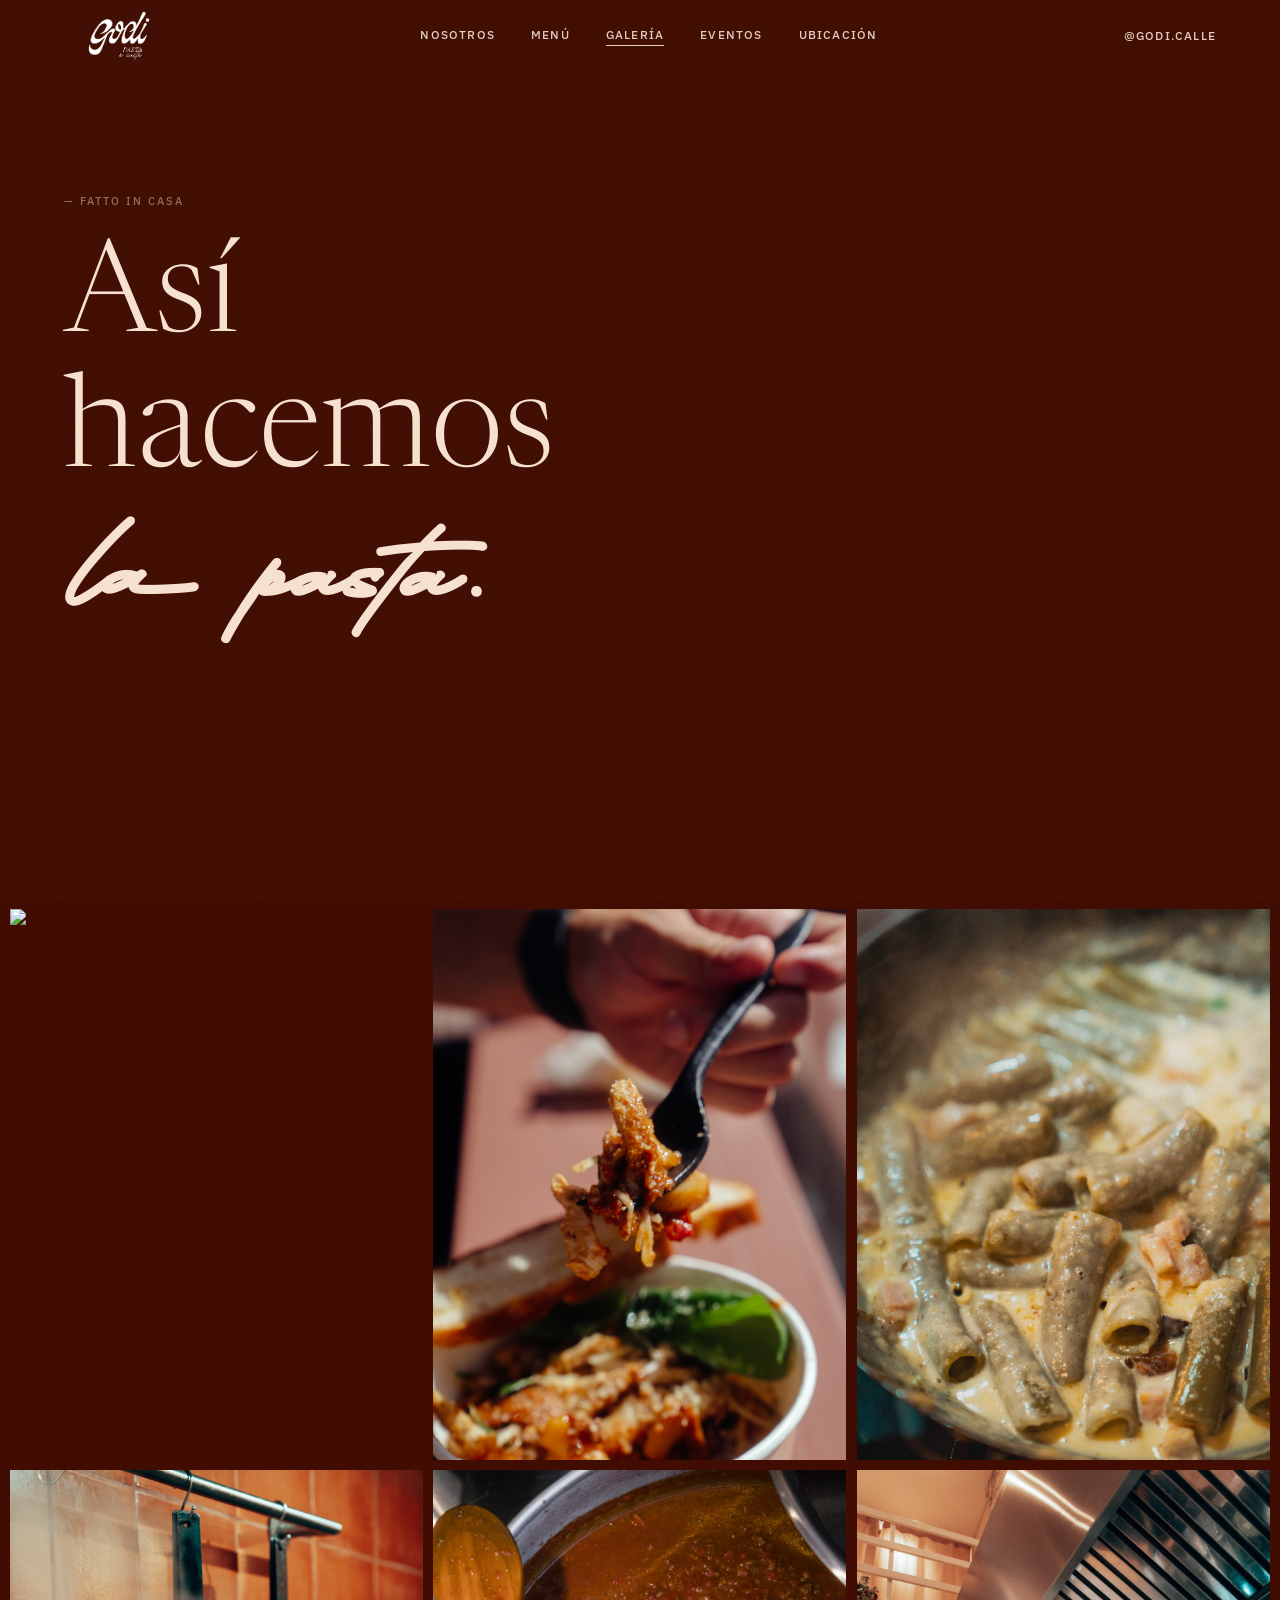
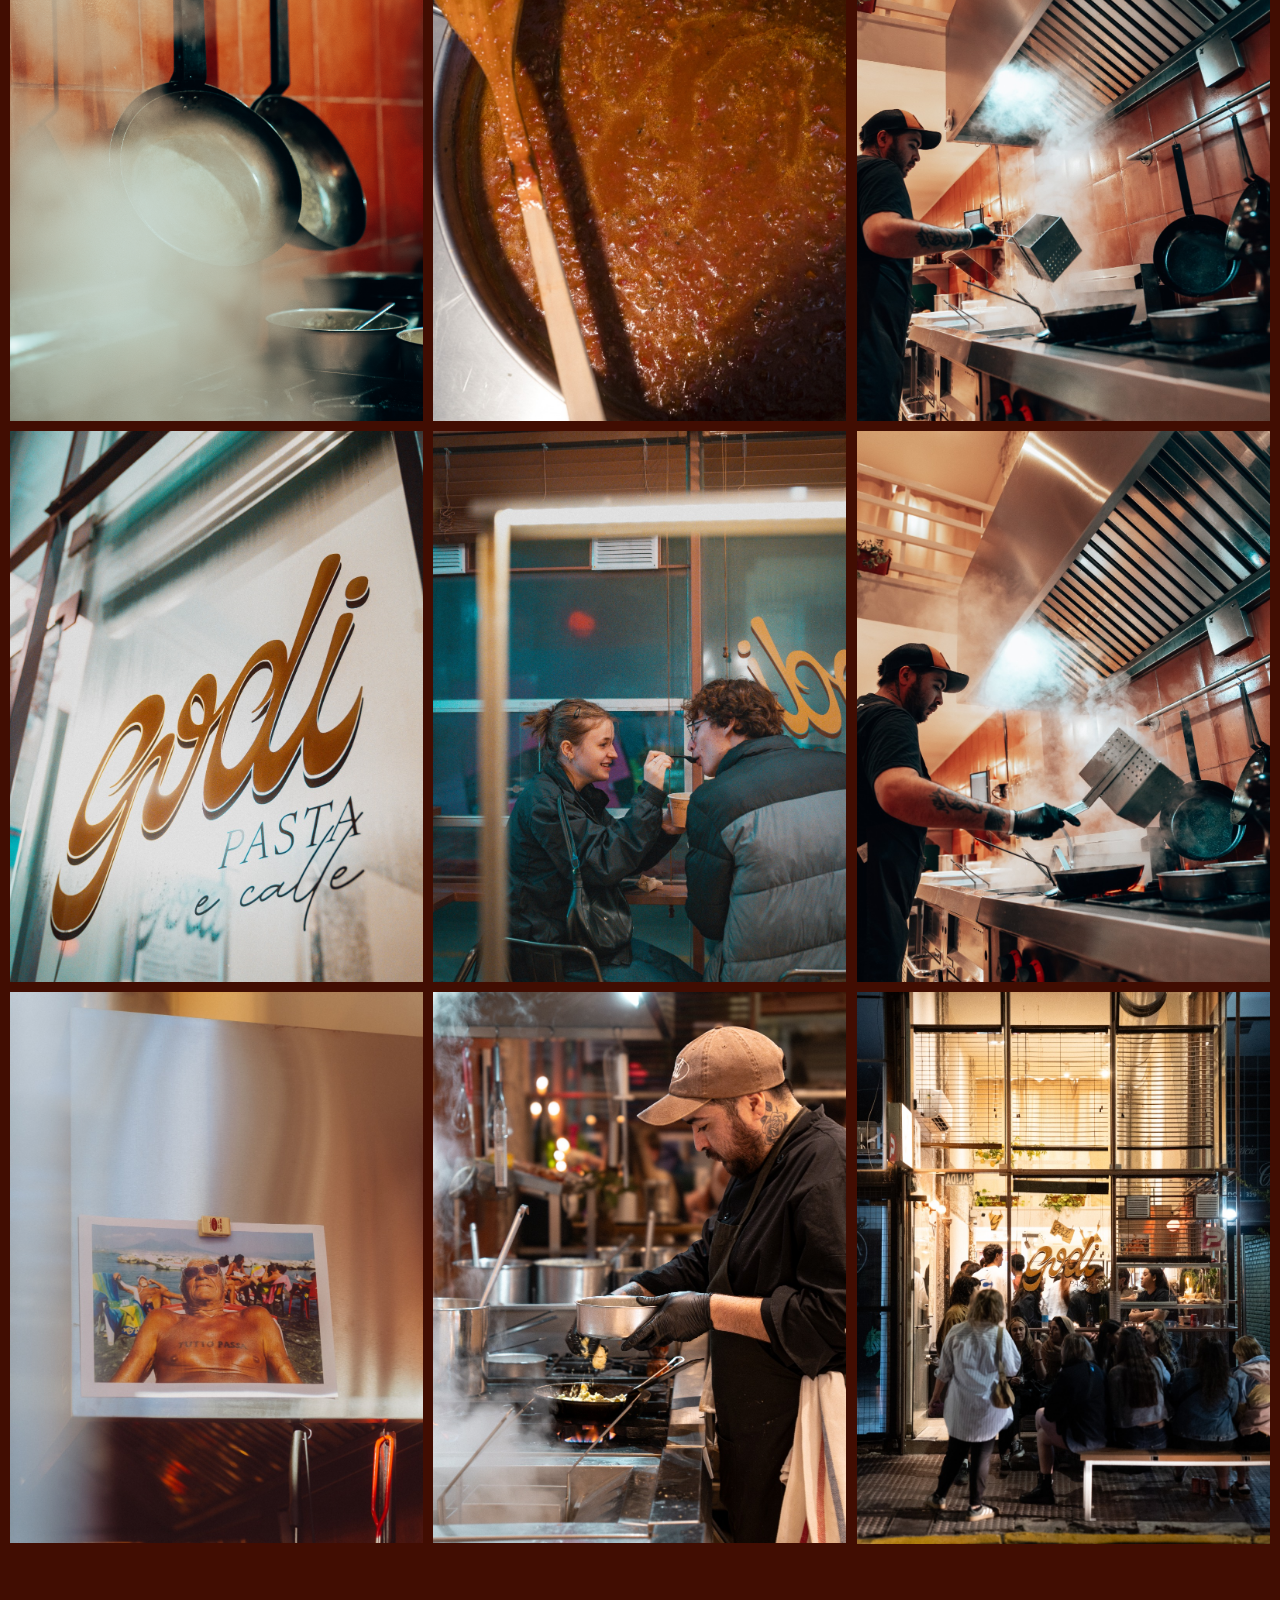
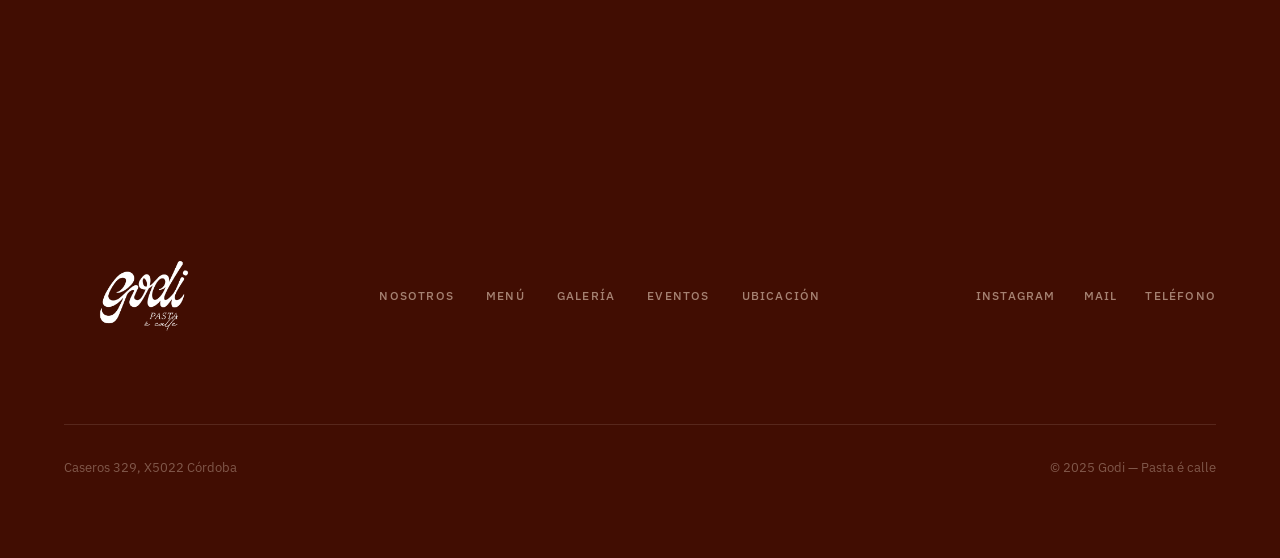
==== galeria.html @ 4cf534be "Initial commit — Godi sitio web completo" ====
<!DOCTYPE html>
<html lang="es">
<head>
  <meta charset="UTF-8">
  <meta name="viewport" content="width=device-width, initial-scale=1.0">
  <title>Galería — Godi · Pasta é calle</title>
  <meta name="description" content="Fatto in casa. La galería de Godi — pasta fresca ogni giorno, Córdoba.">

  <link rel="preconnect" href="https://fonts.googleapis.com">
  <link rel="preconnect" href="https://fonts.gstatic.com" crossorigin>
  <link href="https://fonts.googleapis.com/css2?family=Newsreader:ital,opsz,wght@0,6..72,300;0,6..72,400;0,6..72,500;1,6..72,300;1,6..72,400;1,6..72,500&family=IBM+Plex+Sans:ital,wght@0,300;0,400;0,500;0,600;1,300;1,400&display=swap" rel="stylesheet">

  <link rel="stylesheet" href="styles.css">
  <script src="https://cdnjs.cloudflare.com/ajax/libs/gsap/3.12.5/gsap.min.js" defer></script>
  <script src="https://cdnjs.cloudflare.com/ajax/libs/gsap/3.12.5/ScrollTrigger.min.js" defer></script>
</head>
<body>

  <!-- NAV -->
  <nav class="nav" id="nav">
    <a href="index.html" class="nav__brand">
      <img src="assets/GODI- LOGO (8).png" alt="Godi" class="nav__logo-img">
    </a>
    <div class="nav__links">
      <a href="index.html#nosotros">Nosotros</a>
      <a href="index.html#menu">Menú</a>
      <a href="galeria.html" class="nav__link--active">Galería</a>
      <a href="index.html#eventos">Eventos</a>
      <a href="index.html#ubicacion">Ubicación</a>
    </div>
    <a href="https://www.instagram.com/godi.calle" target="_blank" rel="noopener" class="nav__ig">@godi.calle</a>
    <button class="nav__burger" aria-label="Abrir menú" id="navBurger">
      <span></span><span></span><span></span>
    </button>
  </nav>

  <!-- MOBILE MENU -->
  <div class="nav__mobile" id="navMobile" aria-hidden="true">
    <button class="nav__mobile-close" id="navClose" aria-label="Cerrar menú">✕</button>
    <a href="index.html#nosotros" class="nav__mobile-link">Nosotros</a>
    <a href="index.html#menu" class="nav__mobile-link">Menú</a>
    <a href="galeria.html" class="nav__mobile-link">Galería</a>
    <a href="index.html#eventos" class="nav__mobile-link">Eventos</a>
    <a href="index.html#ubicacion" class="nav__mobile-link">Ubicación</a>
    <a href="https://www.instagram.com/godi.calle" target="_blank" rel="noopener" class="nav__mobile-link nav__mobile-ig">@godi.calle</a>
  </div>

  <!-- GALERÍA HEADER -->
  <header class="galeria-page__header">
    <span class="label label--muted">— Fatto in casa</span>
    <h1 class="galeria-page__title">Así<br>hacemos<br><em class="script">la pasta.</em></h1>
  </header>

  <!-- FATTO IN CASA -->
  <section class="fatto">
<div class="fatto__columns">
      <div class="fatto__col" data-dir="-1">
        <div class="fatto__item">
          <img src="assets/imagen-galeria-1.jpg" alt="Bowl de pasta Godi" loading="lazy">
        </div>
        <div class="fatto__item">
          <img src="assets/imagen-galeria-4.jpg" alt="Cocina Godi" loading="lazy">
        </div>
        <div class="fatto__item">
          <img src="assets/cartel-de-entrada-del-local.jpeg" alt="Entrada del local" loading="lazy">
        </div>
        <div class="fatto__item">
          <img src="assets/godi-foto-alma-italiana.jpeg" alt="Alma italiana" loading="lazy">
        </div>
      </div>
      <div class="fatto__col" data-dir="1">
        <div class="fatto__item">
          <img src="assets/imagen-galeria-2.jpg" alt="Pasta Godi" loading="lazy">
        </div>
        <div class="fatto__item">
          <img src="assets/imagen-galeria-5.jpeg" alt="Salsa casera Godi" loading="lazy">
        </div>
        <div class="fatto__item">
          <img src="assets/clientes-comiendo-en-godi.jpeg" alt="Clientes en Godi" loading="lazy">
        </div>
        <div class="fatto__item">
          <img src="assets/cocinero-godi.jpeg" alt="Cocinero Godi" loading="lazy">
        </div>
      </div>
      <div class="fatto__col" data-dir="-1">
        <div class="fatto__item">
          <img src="assets/imagen-galeria-3.jpg" alt="Pasta en salsa" loading="lazy">
        </div>
        <div class="fatto__item">
          <img src="assets/nuestros-cocineros-de-godi-2.jpeg" alt="Equipo Godi" loading="lazy">
        </div>
        <div class="fatto__item">
          <img src="assets/nuestros-cocineros-de-godi-3.jpeg" alt="Equipo Godi" loading="lazy">
        </div>
        <div class="fatto__item">
          <img src="assets/frente-del-local-con-clientes.jpeg" alt="El local de noche" loading="lazy">
        </div>
      </div>
    </div>
  </section>

  <!-- FOOTER -->
  <footer class="footer">
    <div class="footer__top">
      <img src="assets/GODI- LOGO (8).png" alt="Godi" class="footer__logo">
      <nav class="footer__nav" aria-label="Footer">
        <a href="index.html#nosotros">Nosotros</a>
        <a href="index.html#menu">Menú</a>
        <a href="galeria.html">Galería</a>
        <a href="index.html#eventos">Eventos</a>
        <a href="index.html#ubicacion">Ubicación</a>
      </nav>
      <div class="footer__social">
        <a href="https://www.instagram.com/godi.calle" target="_blank" rel="noopener">Instagram</a>
        <a href="mailto:godi.calle@gmail.com">Mail</a>
        <a href="tel:+5493518629892">Teléfono</a>
      </div>
    </div>
    <div class="footer__bottom">
      <p>Caseros 329, X5022 Córdoba</p>
      <p class="footer__copy">© 2025 Godi — Pasta é calle</p>
    </div>
  </footer>

  <script src="script.js"></script>
</body>
</html>
---- styles.css ----
/* ===========================================================
   GODI — Pasta é calle
   Tipografía: Newsreader · IBM Plex Sans · Bellerina (script)
   =========================================================== */

/* ===========================================================
   FUENTE PERSONALIZADA
   =========================================================== */
@font-face {
  font-family: 'Bellarina';
  src: url('fonts/Bellarina.woff2') format('woff2'),
       url('fonts/Bellarina.otf')   format('opentype');
  font-weight: normal;
  font-style: normal;
  font-display: swap;
}

/* ===========================================================
   TOKENS
   =========================================================== */
:root {
  /* Paleta */
  --cream:      #F7E2D0;
  --warm-gray:  #DDD5D0;
  --maroon:     #410D02;
  --gold:       #D78D18;
  --olive:      #4A4D2B;
  --rust:       #9D3D29;
  --tan:        #B08C70;

  /* Tipografía */
  --ff-serif:   'Newsreader', Georgia, serif;
  --ff-sans:    'IBM Plex Sans', system-ui, sans-serif;
  --ff-script:  'Bellarina', cursive;

  /* Sistema */
  --nav-h:      72px;
  --ease:       cubic-bezier(0.16, 1, 0.3, 1);
  --pad-x:      clamp(1.25rem, 5vw, 5rem);
  --pad-y:      clamp(4rem, 10vw, 8rem);
}

/* ===========================================================
   RESET
   =========================================================== */
*, *::before, *::after {
  box-sizing: border-box;
  margin: 0;
  padding: 0;
}

html {
  scroll-behavior: smooth;
  -webkit-font-smoothing: antialiased;
}

body {
  background: var(--cream);
  color: var(--maroon);
  font-family: var(--ff-sans);
  font-weight: 400;
  line-height: 1.65;
  overflow-x: hidden;
}

img, video {
  display: block;
  max-width: 100%;
}

a {
  color: inherit;
  text-decoration: none;
}

/* ===========================================================
   UTILIDADES
   =========================================================== */
.label {
  font-family: var(--ff-sans);
  font-size: 0.6875rem;
  font-weight: 500;
  letter-spacing: 0.18em;
  text-transform: uppercase;
  color: var(--tan);
}

.label--muted {
  color: rgba(247, 226, 208, 0.45);
}

/* Tipografía script (Bellerina) */
.script {
  font-family: var(--ff-script);
  font-style: normal;
  font-weight: 700;
}

/* Botón */
.btn {
  display: inline-flex;
  align-items: center;
  gap: 0.5rem;
  padding: 0.7rem 1.5rem;
  font-family: var(--ff-sans);
  font-size: 0.75rem;
  font-weight: 500;
  letter-spacing: 0.12em;
  text-transform: uppercase;
  cursor: pointer;
  transition: background 0.22s var(--ease), color 0.22s var(--ease);
  border: none;
  align-self: flex-start;
}

.btn--outline {
  background: transparent;
  border: 1.5px solid rgba(247, 226, 208, 0.5);
  color: var(--cream);
}

.btn--outline:hover {
  background: var(--cream);
  color: var(--olive);
  border-color: var(--cream);
}

/* ===========================================================
   GRAIN TEXTURE (overlay sutil en body)
   =========================================================== */
body::after {
  content: '';
  position: fixed;
  inset: 0;
  pointer-events: none;
  z-index: 9999;
  opacity: 0.028;
  background-image: url("data:image/svg+xml,%3Csvg viewBox='0 0 256 256' xmlns='http://www.w3.org/2000/svg'%3E%3Cfilter id='noise'%3E%3CfeTurbulence type='fractalNoise' baseFrequency='0.9' numOctaves='4' stitchTiles='stitch'/%3E%3C/filter%3E%3Crect width='100%25' height='100%25' filter='url(%23noise)'/%3E%3C/svg%3E");
  background-size: 200px 200px;
}

/* ===========================================================
   FADE-IN ON SCROLL
   =========================================================== */
.fade-in {
  opacity: 0;
  transform: translateY(28px);
  transition: opacity 0.75s var(--ease), transform 0.75s var(--ease);
}

.fade-in.visible {
  opacity: 1;
  transform: translateY(0);
}

/* ===========================================================
   NAV
   =========================================================== */
.nav {
  position: fixed;
  inset-block-start: 0;
  inset-inline: 0;
  z-index: 100;
  height: var(--nav-h);
  display: flex;
  align-items: center;
  justify-content: space-between;
  padding: 0 var(--pad-x);
  transition: background 0.35s, backdrop-filter 0.35s, border-color 0.35s;
  border-bottom: 1px solid transparent;
}

.nav.scrolled {
  background: rgba(247, 226, 208, 0.9);
  backdrop-filter: blur(16px);
  -webkit-backdrop-filter: blur(16px);
  border-bottom-color: rgba(65, 13, 2, 0.1);
}

.nav__logo-img {
  height: 110px;
  width: auto;
  transition: filter 0.35s;
}

/* Logo blanco sobre video, oscuro con fondo claro */
.nav .nav__logo-img       { filter: brightness(0) invert(1); }
.nav.scrolled .nav__logo-img { filter: none; }

.nav__links {
  display: flex;
  gap: 2.25rem;
}

.nav__links a,
.nav__ig {
  font-size: 0.75rem;
  font-weight: 500;
  letter-spacing: 0.1em;
  text-transform: uppercase;
  color: rgba(247, 226, 208, 0.9);
  transition: color 0.35s, opacity 0.2s;
}

.nav.scrolled .nav__links a,
.nav.scrolled .nav__ig {
  color: var(--maroon);
}

.nav__links a:hover,
.nav__ig:hover { opacity: 0.55; }

.nav__burger {
  display: none;
  flex-direction: column;
  gap: 5px;
  background: none;
  border: none;
  cursor: pointer;
  padding: 6px;
}

.nav__burger span {
  display: block;
  width: 22px;
  height: 1.5px;
  background: var(--cream);
  transition: background 0.35s, transform 0.3s;
}

.nav.scrolled .nav__burger span { background: var(--maroon); }

/* ===========================================================
   MOBILE MENU
   =========================================================== */
.nav__mobile {
  position: fixed;
  inset: 0;
  z-index: 99;
  background: var(--maroon);
  display: flex;
  flex-direction: column;
  align-items: center;
  justify-content: center;
  gap: 1.75rem;
  transform: translateX(100%);
  transition: transform 0.45s var(--ease);
}

.nav__mobile.open {
  transform: translateX(0);
}

.nav__mobile-close {
  position: absolute;
  top: 1.5rem;
  right: var(--pad-x);
  background: none;
  border: none;
  color: var(--cream);
  font-size: 1.25rem;
  cursor: pointer;
  opacity: 0.6;
  transition: opacity 0.2s;
}

.nav__mobile-close:hover { opacity: 1; }

.nav__mobile-link {
  font-family: var(--ff-serif);
  font-size: clamp(2rem, 8vw, 3.5rem);
  font-style: italic;
  font-weight: 300;
  color: var(--cream);
  transition: color 0.2s;
}

.nav__mobile-link:hover { color: var(--gold); }

.nav__mobile-ig {
  font-family: var(--ff-sans);
  font-size: 0.875rem;
  font-style: normal;
  letter-spacing: 0.1em;
  text-transform: uppercase;
  color: var(--tan);
  margin-top: 1.5rem;
}

/* ===========================================================
   HERO
   =========================================================== */
.hero {
  position: relative;
  height: 100svh;
  min-height: 600px;
  overflow: hidden;
  display: flex;
  align-items: center;
  justify-content: center;
}

.hero__media {
  position: absolute;
  inset: 0;
}

.hero__video {
  width: 100%;
  height: 100%;
  object-fit: cover;
}

.hero__video--mobile { display: none; }

.hero__overlay {
  position: absolute;
  inset: 0;
  background: linear-gradient(
    160deg,
    rgba(65, 13, 2, 0.45) 0%,
    rgba(65, 13, 2, 0.65) 100%
  );
}

.hero__content {
  position: relative;
  z-index: 1;
  display: flex;
  flex-direction: column;
  align-items: center;
  gap: 1.5rem;
}

.hero__logo {
  width: clamp(200px, 38vw, 460px);
  filter: brightness(0) invert(1);
  animation: hero-enter 1.2s var(--ease) both;
  animation-delay: 0.3s;
}

@keyframes hero-enter {
  from { opacity: 0; transform: translateY(20px); }
  to   { opacity: 1; transform: translateY(0); }
}

.hero__cta {
  font-family: var(--ff-sans);
  font-size: 0.8rem;
  font-weight: 500;
  letter-spacing: 0.14em;
  text-transform: uppercase;
  color: var(--cream);
  border: 1.5px solid rgba(247, 226, 208, 0.6);
  padding: 0.85rem 2.25rem;
  transition: background 0.25s var(--ease), color 0.25s var(--ease), border-color 0.25s;
  animation: hero-enter 1.2s var(--ease) both;
  animation-delay: 0.6s;
}

.hero__cta:hover {
  background: var(--cream);
  color: var(--maroon);
  border-color: var(--cream);
}

.hero__scroll {
  position: absolute;
  bottom: 2.5rem;
  left: 50%;
  transform: translateX(-50%);
  z-index: 1;
  display: flex;
  flex-direction: column;
  align-items: center;
  gap: 0.4rem;
  font-size: 0.6875rem;
  font-weight: 500;
  letter-spacing: 0.15em;
  text-transform: uppercase;
  color: rgba(247, 226, 208, 0.75);
  animation: float 2.4s ease-in-out infinite;
}

@keyframes float {
  0%, 100% { transform: translateX(-50%) translateY(0); }
  50%       { transform: translateX(-50%) translateY(7px); }
}

/* ===========================================================
   MARQUEE
   =========================================================== */
.marquee {
  background: var(--maroon);
  overflow: hidden;
  padding: 0.875rem 0;
  border-top: 1px solid rgba(247, 226, 208, 0.08);
}

.marquee__track {
  display: flex;
  gap: 2.5rem;
  white-space: nowrap;
  animation: marquee-scroll 22s linear infinite;
  width: max-content;
}

.marquee__track span {
  font-family: var(--ff-serif);
  font-style: italic;
  font-weight: 300;
  font-size: 0.9375rem;
  color: rgba(247, 226, 208, 0.55);
  letter-spacing: 0.03em;
}

.marquee__dot {
  color: var(--gold) !important;
  font-style: normal !important;
}

@keyframes marquee-scroll {
  from { transform: translateX(0); }
  to   { transform: translateX(-50%); }
}

/* ===========================================================
   MANIFESTO
   =========================================================== */
.manifesto {
  background: var(--maroon);
  color: var(--cream);
  padding: var(--pad-y) var(--pad-x);
}

.manifesto__top {
  position: relative;
  display: flex;
  align-items: flex-end;
  min-height: 85vh;
  /* escapa el padding del padre para ir de borde a borde */
  margin-left:  calc(-1 * var(--pad-x));
  margin-right: calc(-1 * var(--pad-x));
  margin-top:   calc(-1 * var(--pad-y));
  margin-bottom: 5rem;
  border-bottom: 1px solid rgba(247, 226, 208, 0.12);
  overflow: hidden;
}

.manifesto__top-bg {
  position: absolute;
  inset: 0;
  width: 100%;
  height: 100%;
  object-fit: cover;
  object-position: center center;
  z-index: 0;
  transition: transform 0.8s var(--ease);
}

.manifesto__top:hover .manifesto__top-bg {
  transform: scale(1.03);
}

.manifesto__top-overlay {
  position: absolute;
  inset: 0;
  z-index: 1;
  background: linear-gradient(
    to top,
    rgba(65, 13, 2, 0.88) 0%,
    rgba(65, 13, 2, 0.45) 50%,
    rgba(65, 13, 2, 0.1) 100%
  );
}

.manifesto__top-text {
  position: relative;
  z-index: 2;
  display: flex;
  flex-direction: column;
  gap: 2rem;
  max-width: 820px;
  padding: 0 var(--pad-x) 5rem;
}

.manifesto__top-body {
  display: flex;
  flex-direction: column;
  gap: 1.25rem;
  width: 760px;
}

.manifesto__top-body p {
  font-size: clamp(1rem, 1.6vw, 1.3rem);
  line-height: 1.75;
  color: rgba(247, 226, 208, 0.75);
}

.manifesto__headline {
  font-family: var(--ff-serif);
  font-size: clamp(2.75rem, 7.5vw, 6.5rem);
  font-weight: 300;
  line-height: 1.08;
  letter-spacing: -0.025em;
}

.manifesto__headline em {
  display: inline-block;
  font-size: 1.05em;
  color: var(--gold);
}

.manifesto__body {
  display: block;
  grid-template-columns: 1fr 1fr;
  gap: 5rem;
  margin-bottom: 5rem;
}

.manifesto__col p {
  font-size: clamp(1.125rem, 1.8vw, 1.5rem);
  line-height: 1.75;
  color: rgba(247, 226, 208, 0.7);
  margin-bottom: 1.5rem;
}

.manifesto__accent {
  font-family: var(--ff-serif);
  font-style: italic;
  font-weight: 300;
  color: var(--gold);
  font-size: 2.2em;
  line-height: 1;
  display: inline-block;
}

.manifesto__big-text {
  font-family: var(--ff-serif);
  font-size: clamp(2.25rem, 4.5vw, 4rem);
  font-style: italic;
  font-weight: 300;
  line-height: 1.15;
  color: var(--cream);
}

.manifesto__strip {
  margin-left:   calc(-1 * var(--pad-x));
  margin-right:  calc(-1 * var(--pad-x));
  margin-bottom: calc(-1 * var(--pad-y));
  border-top: 1px solid rgba(247, 226, 208, 0.12);
  line-height: 0;
}

.manifesto__strip img {
  width: 100%;
  display: block;
}

.manifesto__strip > p {
  font-size: 1rem;
  color: rgba(247, 226, 208, 0.65);
  line-height: 1.75;
}

.manifesto__tagline {
  font-size: clamp(1.5rem, 3vw, 2.5rem) !important;
  color: var(--gold) !important;
  text-align: right;
  line-height: 1.2 !important;
}

/* ===========================================================
   MENÚ
   =========================================================== */
.menu {
  background: #fff;
  padding: var(--pad-y) var(--pad-x);
}

.menu__header {
  display: flex;
  flex-direction: column;
  gap: 1.25rem;
  padding-bottom: 3rem;
  margin-bottom: 4rem;
  border-bottom: 1px solid rgba(65, 13, 2, 0.15);
}

.menu__title {
  font-family: var(--ff-serif);
  font-size: clamp(3rem, 9vw, 7rem);
  font-weight: 300;
  line-height: 1;
  letter-spacing: -0.025em;
  color: var(--maroon);
}

.menu__title em {
  color: var(--rust);
  font-size: 1.05em;
}

.menu__grid {
  display: grid;
  grid-template-columns: repeat(3, 1fr);
  gap: 3.5rem;
  margin-bottom: 3rem;
}

.menu__cat-title {
  font-family: var(--ff-serif);
  font-size: 1.375rem;
  font-style: italic;
  font-weight: 400;
  color: var(--maroon);
  margin-bottom: 1.5rem;
  padding-bottom: 0.75rem;
  border-bottom: 1px solid var(--tan);
}

.menu__items {
  display: flex;
  flex-direction: column;
}

.menu__item {
  display: flex;
  justify-content: space-between;
  align-items: baseline;
  gap: 1rem;
  padding: 0.75rem 0;
  border-bottom: 1px dashed rgba(65, 13, 2, 0.12);
  font-size: 0.9375rem;
  color: var(--maroon);
}

.menu__item-name { flex: 1; }

.menu__item-price {
  font-weight: 500;
  color: var(--rust);
  white-space: nowrap;
}

.menu__note {
  font-size: 0.875rem;
  font-style: italic;
  color: var(--tan);
}

/* ===========================================================
   FATTO IN CASA
   =========================================================== */
.fatto {
  position: relative;
  background: var(--maroon);
  overflow: hidden;
}



.fatto__columns {
  display: grid;
  grid-template-columns: repeat(3, 1fr);
  gap: 10px;
  padding: var(--pad-y) 10px calc(var(--pad-y) * 1.5);
  position: relative;
  z-index: 1;
}

.fatto__col {
  display: flex;
  flex-direction: column;
  gap: 10px;
  will-change: transform;
}

/* posición inicial manejada por GSAP */

.fatto__item {
  overflow: hidden;
  flex-shrink: 0;
}

.fatto__item img {
  width: 100%;
  aspect-ratio: 3 / 4;
  object-fit: cover;
  display: block;
  transition: transform 0.8s var(--ease);
}

.fatto__item:hover img { transform: scale(1.05); }


@media (max-width: 960px) {
  .fatto__columns {
    grid-template-columns: 1fr 1fr;
    margin-top: -30px;
    margin-bottom: -30px;
  }
  .fatto__col[data-dir="1"]  { transform: translateY(40px); }
  .fatto__col[data-dir="-1"] { transform: translateY(-40px); }
}

@media (max-width: 600px) {
  .fatto__columns { grid-template-columns: 1fr 1fr; gap: 6px; padding: 0 6px; }
  .fatto__title { font-size: clamp(3rem, 15vw, 6rem); }
}

/* ===========================================================
   EVENTOS
   =========================================================== */
.eventos {
  background: var(--olive);
  color: var(--cream);
  padding: var(--pad-y) var(--pad-x);
}

.eventos__header {
  display: flex;
  flex-direction: column;
  gap: 1.25rem;
  padding-bottom: 3rem;
  margin-bottom: 4rem;
  border-bottom: 1px solid rgba(247, 226, 208, 0.15);
}

.eventos__title {
  font-family: var(--ff-serif);
  font-size: clamp(3rem, 9vw, 7rem);
  font-weight: 300;
  font-style: italic;
  line-height: 1;
  letter-spacing: -0.025em;
}

.eventos__grid {
  display: grid;
  grid-template-columns: 1fr 1fr;
  gap: 2.5rem;
}

.eventos__card {
  display: flex;
  flex-direction: column;
  gap: 1.25rem;
  padding: 2.5rem;
  border: 1px solid rgba(247, 226, 208, 0.2);
  transition: border-color 0.25s;
}

.eventos__card:hover {
  border-color: rgba(247, 226, 208, 0.5);
}

.eventos__num {
  font-family: var(--ff-sans);
  font-size: 0.6875rem;
  font-weight: 500;
  letter-spacing: 0.15em;
  color: var(--gold);
}

.eventos__card-title {
  font-family: var(--ff-serif);
  font-size: clamp(1.625rem, 3vw, 2.625rem);
  font-style: italic;
  font-weight: 300;
  line-height: 1.1;
}

.eventos__card p {
  font-size: 0.9375rem;
  line-height: 1.7;
  color: rgba(247, 226, 208, 0.75);
  flex: 1;
}

/* ===========================================================
   UBICACIÓN
   =========================================================== */
.ubicacion {
  display: grid;
  grid-template-columns: 1fr 1fr;
  min-height: 680px;
  background: var(--cream);
}

.ubicacion__info {
  padding: clamp(3rem, 8vw, 6rem) var(--pad-x);
  display: flex;
  flex-direction: column;
  gap: 2rem;
  justify-content: center;
}

.ubicacion__title {
  font-family: var(--ff-serif);
  font-size: clamp(2.5rem, 5.5vw, 4.75rem);
  font-weight: 300;
  line-height: 1.08;
  letter-spacing: -0.025em;
  color: var(--maroon);
}

.ubicacion__title em {
  color: var(--rust);
  font-size: 1.05em;
}

/* Tabla horarios */
.horarios {
  width: 100%;
  border-collapse: collapse;
}

.horarios td {
  padding: 0.7rem 0;
  font-size: 0.9375rem;
  border-bottom: 1px solid rgba(65, 13, 2, 0.08);
  vertical-align: top;
}

.horarios__day {
  font-weight: 500;
  width: 42%;
  padding-right: 1rem;
}

.horarios__time {
  color: var(--tan);
}

.horarios__row--muted td {
  opacity: 0.55;
}

.horarios__note {
  font-size: 0.8125rem;
  font-style: italic;
  color: var(--tan);
  margin-top: -0.75rem;
}

.ubicacion__contact {
  display: flex;
  flex-direction: column;
  gap: 0.45rem;
  padding-top: 1.75rem;
}

.ubicacion__contact a {
  font-size: 0.9375rem;
  color: var(--tan);
  transition: color 0.2s;
}

.ubicacion__contact a:hover { color: var(--rust); }

.ubicacion__maps-btn {
  display: none;
  align-items: center;
  gap: 0.4rem;
  font-size: 0.8rem;
  font-weight: 500;
  letter-spacing: 0.1em;
  text-transform: uppercase;
  color: var(--maroon);
  border: 1.5px solid rgba(65, 13, 2, 0.35);
  padding: 0.75rem 1.5rem;
  align-self: flex-start;
  transition: background 0.2s, color 0.2s;
}

.ubicacion__maps-btn:hover {
  background: var(--maroon);
  color: var(--cream);
  border-color: var(--maroon);
}

/* Mapa */
.ubicacion__map {
  height: 100%;
  min-height: 480px;
}

.ubicacion__map iframe {
  width: 100%;
  height: 100%;
  display: block;
  filter: grayscale(30%) sepia(10%);
}

/* ===========================================================
   MENU TOOLTIP (lupa de salsa)
   =========================================================== */
.menu-tooltip {
  position: fixed;
  width: 190px;
  height: 190px;
  border-radius: 50%;
  overflow: hidden;
  pointer-events: none;
  z-index: 500;
  opacity: 0;
  transform: scale(0.5) translate(0, 0);
  transition: opacity 0.18s ease, transform 0.22s var(--ease);
  border: 2.5px solid var(--maroon);
  box-shadow: 0 6px 28px rgba(65, 13, 2, 0.22);
  will-change: transform, opacity;
}

.menu-tooltip.is-visible {
  opacity: 1;
  transform: scale(1) translate(0, 0);
}

.menu-tooltip img {
  width: 100%;
  height: 100%;
  object-fit: cover;
  display: block;
}

.menu__item[data-img] {
  cursor: none;
}

/* Hint debajo del título de salsas */
.menu__salsa-hint {
  font-size: 0.65rem;
  letter-spacing: 0.1em;
  text-transform: uppercase;
  color: var(--tan);
  margin-bottom: 0.75rem;
  font-family: var(--ff-sans);
}

/* Label "click" dentro del tooltip */
.menu-tooltip__hint {
  position: absolute;
  bottom: 18px;
  left: 50%;
  transform: translateX(-50%);
  font-size: 0.55rem;
  letter-spacing: 0.14em;
  text-transform: uppercase;
  color: var(--cream);
  background: rgba(65, 13, 2, 0.7);
  padding: 3px 10px;
  border-radius: 99px;
  white-space: nowrap;
  pointer-events: none;
}

/* Card expandida */
.menu-card {
  position: fixed;
  top: 50%;
  left: 50%;
  transform: translate(-50%, -50%) scale(0.88);
  z-index: 600;
  width: min(420px, 90vw);
  background: var(--cream);
  border-radius: 4px;
  overflow: hidden;
  box-shadow: 0 20px 60px rgba(65, 13, 2, 0.3);
  opacity: 0;
  pointer-events: none;
  transition: opacity 0.25s var(--ease), transform 0.28s var(--ease);
}

.menu-card.is-open {
  opacity: 1;
  transform: translate(-50%, -50%) scale(1);
  pointer-events: auto;
}

.menu-card__img {
  width: 100%;
  aspect-ratio: 4 / 3;
  object-fit: cover;
  display: block;
}

.menu-card__body {
  padding: 1.5rem 1.75rem 2rem;
}

.menu-card__name {
  font-family: var(--ff-serif);
  font-size: 1.5rem;
  font-weight: 400;
  color: var(--maroon);
  margin-bottom: 0.6rem;
}

.menu-card__desc {
  font-size: 0.9rem;
  line-height: 1.7;
  color: var(--maroon);
  opacity: 0.75;
}

.menu-card__close {
  position: absolute;
  top: 0.875rem;
  right: 1rem;
  background: none;
  border: none;
  font-size: 1.1rem;
  color: var(--cream);
  cursor: pointer;
  opacity: 0.8;
  transition: opacity 0.2s;
  line-height: 1;
}

.menu-card__close:hover { opacity: 1; }

/* Overlay oscuro detrás de la card */
.menu-card-overlay {
  position: fixed;
  inset: 0;
  z-index: 599;
  background: rgba(65, 13, 2, 0.35);
  backdrop-filter: blur(3px);
  opacity: 0;
  pointer-events: none;
  transition: opacity 0.25s;
}

.menu-card-overlay.is-open {
  opacity: 1;
  pointer-events: auto;
}

/* ===========================================================
   GALERÍA PAGE HEADER
   =========================================================== */
.galeria-page__header {
  background: var(--maroon);
  color: var(--cream);
  padding: calc(var(--pad-y) * 1.5) var(--pad-x) var(--pad-y);
  display: flex;
  flex-direction: column;
  gap: 1.5rem;
  min-height: 55vh;
  justify-content: flex-end;
}

.galeria-page__title {
  font-family: var(--ff-serif);
  font-size: clamp(3.5rem, 10vw, 8rem);
  font-weight: 300;
  line-height: 1.05;
  color: var(--cream);
  margin: 0;
}

.nav__link--active {
  border-bottom: 1px solid currentColor;
  padding-bottom: 1px;
}

/* ===========================================================
   FOOTER
   =========================================================== */
.footer {
  background: var(--maroon);
  color: var(--cream);
  padding: clamp(3rem, 7vw, 5rem) var(--pad-x);
}

.footer__top {
  display: flex;
  align-items: center;
  justify-content: space-between;
  flex-wrap: wrap;
  gap: 2.5rem;
  padding-bottom: 3rem;
  margin-bottom: 2rem;
  border-bottom: 1px solid rgba(247, 226, 208, 0.12);
}

.footer__logo {
  height: 160px;
  width: auto;
  filter: brightness(0) invert(1);
}

.footer__nav {
  display: flex;
  gap: 2rem;
  flex-wrap: wrap;
}

.footer__nav a,
.footer__social a {
  font-size: 0.75rem;
  font-weight: 500;
  letter-spacing: 0.1em;
  text-transform: uppercase;
  color: rgba(247, 226, 208, 0.55);
  transition: color 0.2s;
}

.footer__nav a:hover,
.footer__social a:hover {
  color: var(--cream);
}

.footer__social {
  display: flex;
  gap: 1.75rem;
}

.footer__bottom {
  display: flex;
  justify-content: space-between;
  align-items: center;
  flex-wrap: wrap;
  gap: 0.5rem;
}

.footer__bottom p {
  font-size: 0.8125rem;
  color: rgba(247, 226, 208, 0.35);
}

/* ===========================================================
   RESPONSIVE
   =========================================================== */
@media (max-width: 960px) {
  :root { --nav-h: 60px; }

  .nav__links,
  .nav__ig    { display: none; }
  .nav__burger { display: flex; }

  .hero__video--desktop { display: none; }
  .hero__video--mobile  { display: block; }

  .manifesto__top    { min-height: 70vh; }
  .manifesto__body   { grid-template-columns: 1fr; gap: 2.5rem; }
  .manifesto__strip  { grid-template-columns: 1fr; gap: 2rem; }
  .manifesto__tagline { text-align: left !important; }

  .menu__grid { grid-template-columns: 1fr; gap: 2.5rem; }

  .eventos__grid { grid-template-columns: 1fr; }

  .ubicacion {
    grid-template-columns: 1fr;
  }

  .ubicacion__map {
    display: none;
  }

  .ubicacion__maps-btn {
    display: inline-flex;
  }

  .footer__top {
    flex-direction: column;
    align-items: flex-start;
  }
  .footer__bottom {
    flex-direction: column;
    align-items: flex-start;
  }
}

@media (max-width: 600px) {
  .manifesto__top   { margin-bottom: 3rem; padding-bottom: 2.5rem; }
  .manifesto__strip { padding-top: 2.5rem; }

  .eventos__card { padding: 1.75rem; }

  .footer__nav,
  .footer__social { gap: 1.25rem; }
}

@media (prefers-reduced-motion: reduce) {
  .fade-in,
  .hero__logo,
  .hero__scroll,
  .marquee__track {
    animation: none;
    opacity: 1;
    transform: none;
  }
}

/* ===========================================================
   MANIFESTO — POLAROID
   =========================================================== */
.manifesto__strip-right {
  display: flex;
  flex-direction: column;
  align-items: flex-end;
  gap: 1.5rem;
}

.manifesto__polaroid {
  width: clamp(140px, 20vw, 220px);
  aspect-ratio: 4 / 5;
  object-fit: cover;
  object-position: center top;
  rotate: 2.5deg;
  box-shadow: 0 8px 32px rgba(0,0,0,0.35);
  filter: sepia(15%);
  transition: rotate 0.4s var(--ease), box-shadow 0.4s;
}

.manifesto__polaroid:hover {
  rotate: 0deg;
  box-shadow: 0 12px 48px rgba(0,0,0,0.5);
}

/* ===========================================================
   VIDEO DUO
   =========================================================== */
.video-duo {
  position: relative;
  background: #000;
  overflow: hidden;
}

.video-duo__stage {
  position: relative;
  width: 100%;
}

.video-duo__video {
  width: 100%;
  display: block;
  object-fit: cover;
  max-height: 100vh;
}

.video-duo__text {
  position: absolute;
  top: 50%;
  left: 50%;
  transform: translate(-50%, -50%);
  width: clamp(260px, 52%, 680px);
  height: auto;
  mix-blend-mode: multiply;
  pointer-events: none;
  z-index: 2;
  user-select: none;
}

.video-duo__text--high {
  top: 5%;
  transform: translate(-50%, 0);
}

/* ===========================================================
   GALERÍA
   =========================================================== */
.galeria {
  background: var(--maroon);
  padding: 0;
  line-height: 0;
}

.galeria__grid {
  display: grid;
  grid-template-columns: 2fr 1fr 1fr;
  grid-template-rows: 55vh 38vh;
  gap: 3px;
}

.galeria__item {
  overflow: hidden;
  position: relative;
}

.galeria__item img {
  width: 100%;
  height: 100%;
  object-fit: cover;
  display: block;
  transition: transform 0.75s var(--ease);
}

.galeria__item:hover img {
  transform: scale(1.05);
}

.galeria__item--main {
  grid-column: 1;
  grid-row: 1 / 3;
}

@media (max-width: 960px) {
  .galeria__grid {
    grid-template-columns: 1fr 1fr;
    grid-template-rows: 52vw 40vw 40vw;
  }

  .galeria__item--main {
    grid-column: 1 / 3;
    grid-row: 1;
  }
}

@media (max-width: 600px) {
  .galeria__grid {
    grid-template-columns: 1fr 1fr;
    grid-template-rows: 60vw 50vw 50vw;
  }
}

/* ===========================================================
   MENÚ — ACTUALIZACIONES
   =========================================================== */
.menu__concept {
  font-family: var(--ff-serif);
  font-style: italic;
  font-size: clamp(1rem, 2vw, 1.25rem);
  color: var(--maroon);
  font-weight: 300;
  opacity: 0.75;
}

.menu__item {
  padding: 0.7rem 0;
  border-bottom: 1px solid rgba(65, 13, 2, 0.1);
  font-size: 0.9375rem;
  font-style: italic;
  color: var(--maroon);
}

.menu__item:last-child {
  border-bottom: none;
}

.menu__category--winter {
  border: 1px dashed rgba(65, 13, 2, 0.25);
  padding: 1.5rem;
  opacity: 0.75;
}

.menu__winter-badge {
  display: inline-block;
  font-family: var(--ff-sans);
  font-size: 0.6875rem;
  font-weight: 500;
  letter-spacing: 0.18em;
  text-transform: uppercase;
  color: var(--gold);
  margin-bottom: 0.75rem;
}

/* ===========================================================
   EVENTOS — CARDS CON IMAGEN
   =========================================================== */
.eventos__card {
  flex-direction: column;
  gap: 0;
  padding: 0;
  overflow: hidden;
}

.eventos__card-img {
  width: 100%;
  aspect-ratio: 4 / 3;
  overflow: hidden;
  background: var(--maroon);
}

.eventos__card-img img {
  width: 100%;
  height: 100%;
  object-fit: cover;
  display: block;
  transition: transform 0.6s var(--ease);
}

.eventos__card:hover .eventos__card-img img {
  transform: scale(1.05);
}

.eventos__card-img--tomato {
  background: transparent;
  display: flex;
  align-items: center;
  justify-content: center;
}

.eventos__card-img--tomato img {
  width: 55%;
  height: auto;
  object-fit: contain;
}

.eventos__card-img--light {
  background: rgba(247, 226, 208, 0.08);
  display: flex;
  align-items: center;
  justify-content: center;
  padding: 2rem;
}

.eventos__card-img--light img {
  object-fit: contain;
  filter: invert(1) sepia(1) saturate(0) brightness(10);
  opacity: 0.9;
}

.eventos__card-body {
  display: flex;
  flex-direction: column;
  gap: 1.25rem;
  padding: 2rem 2.5rem 2.5rem;
  flex: 1;
}
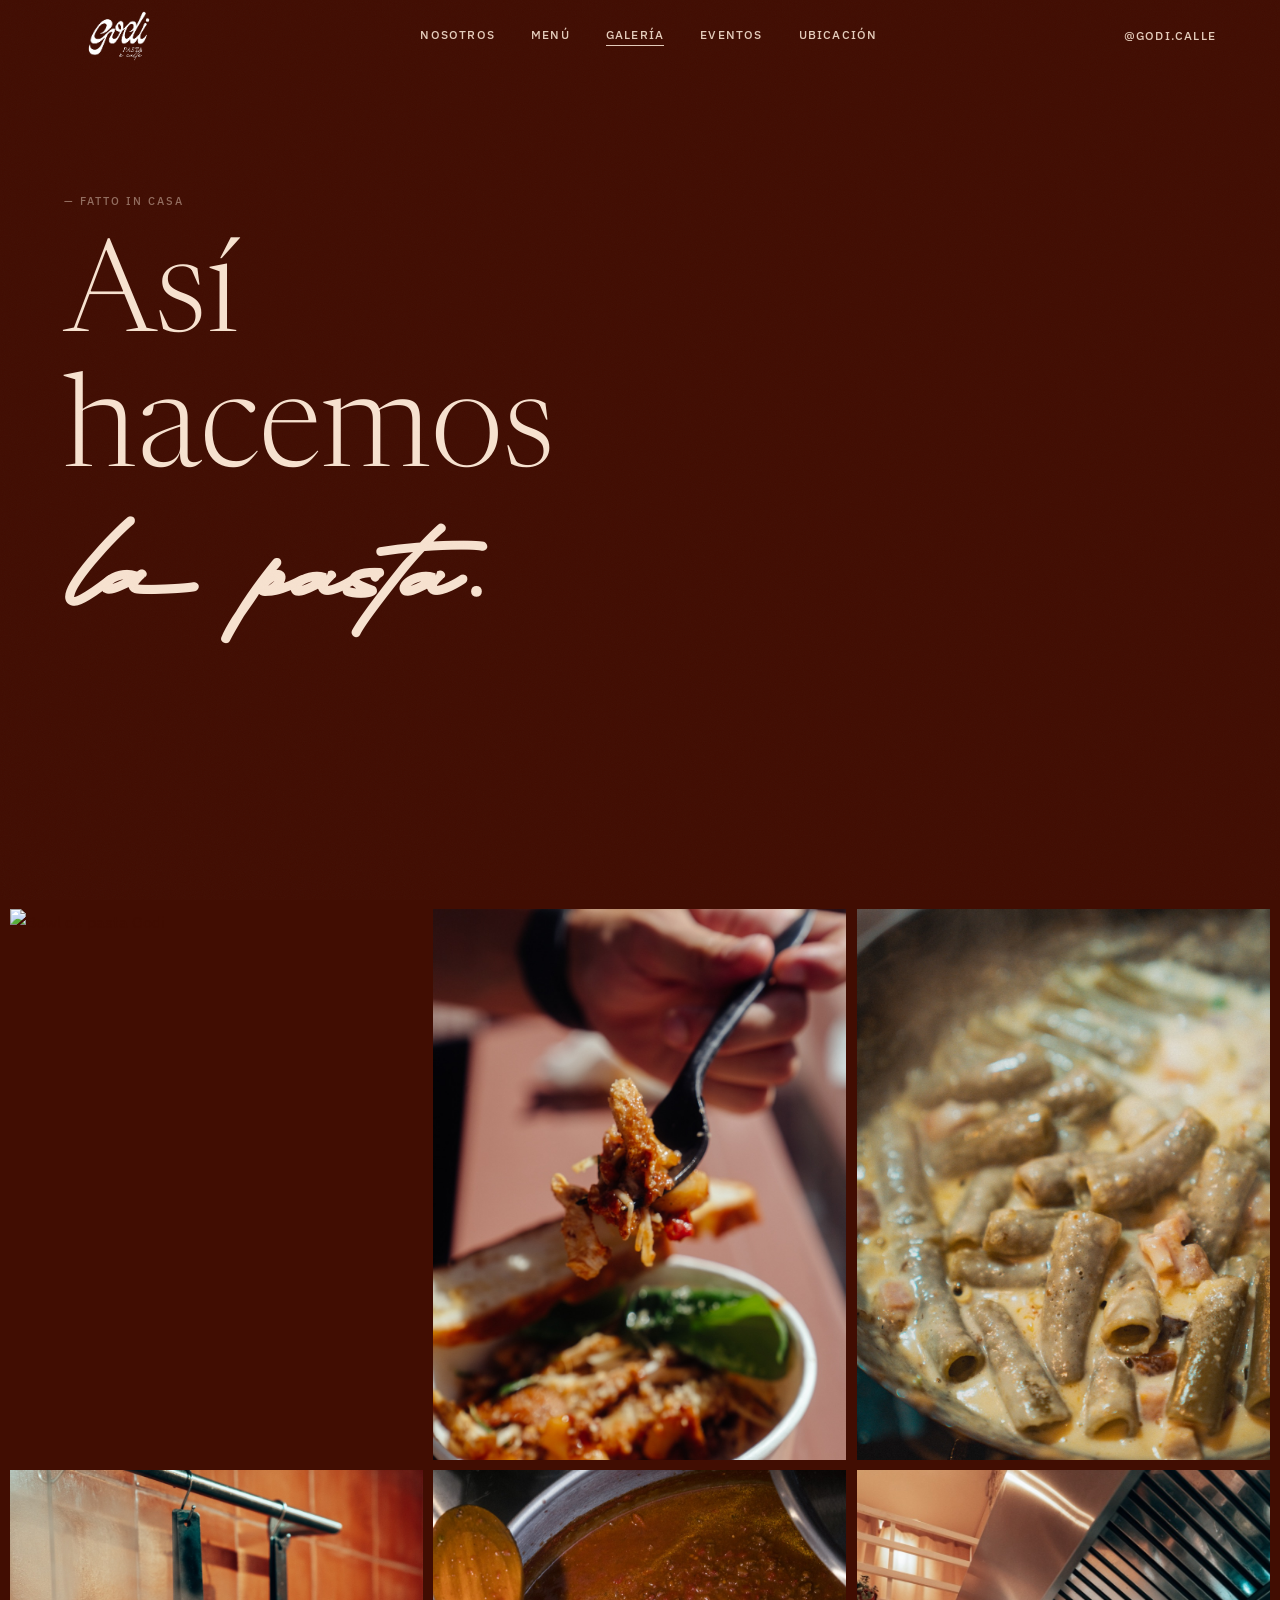
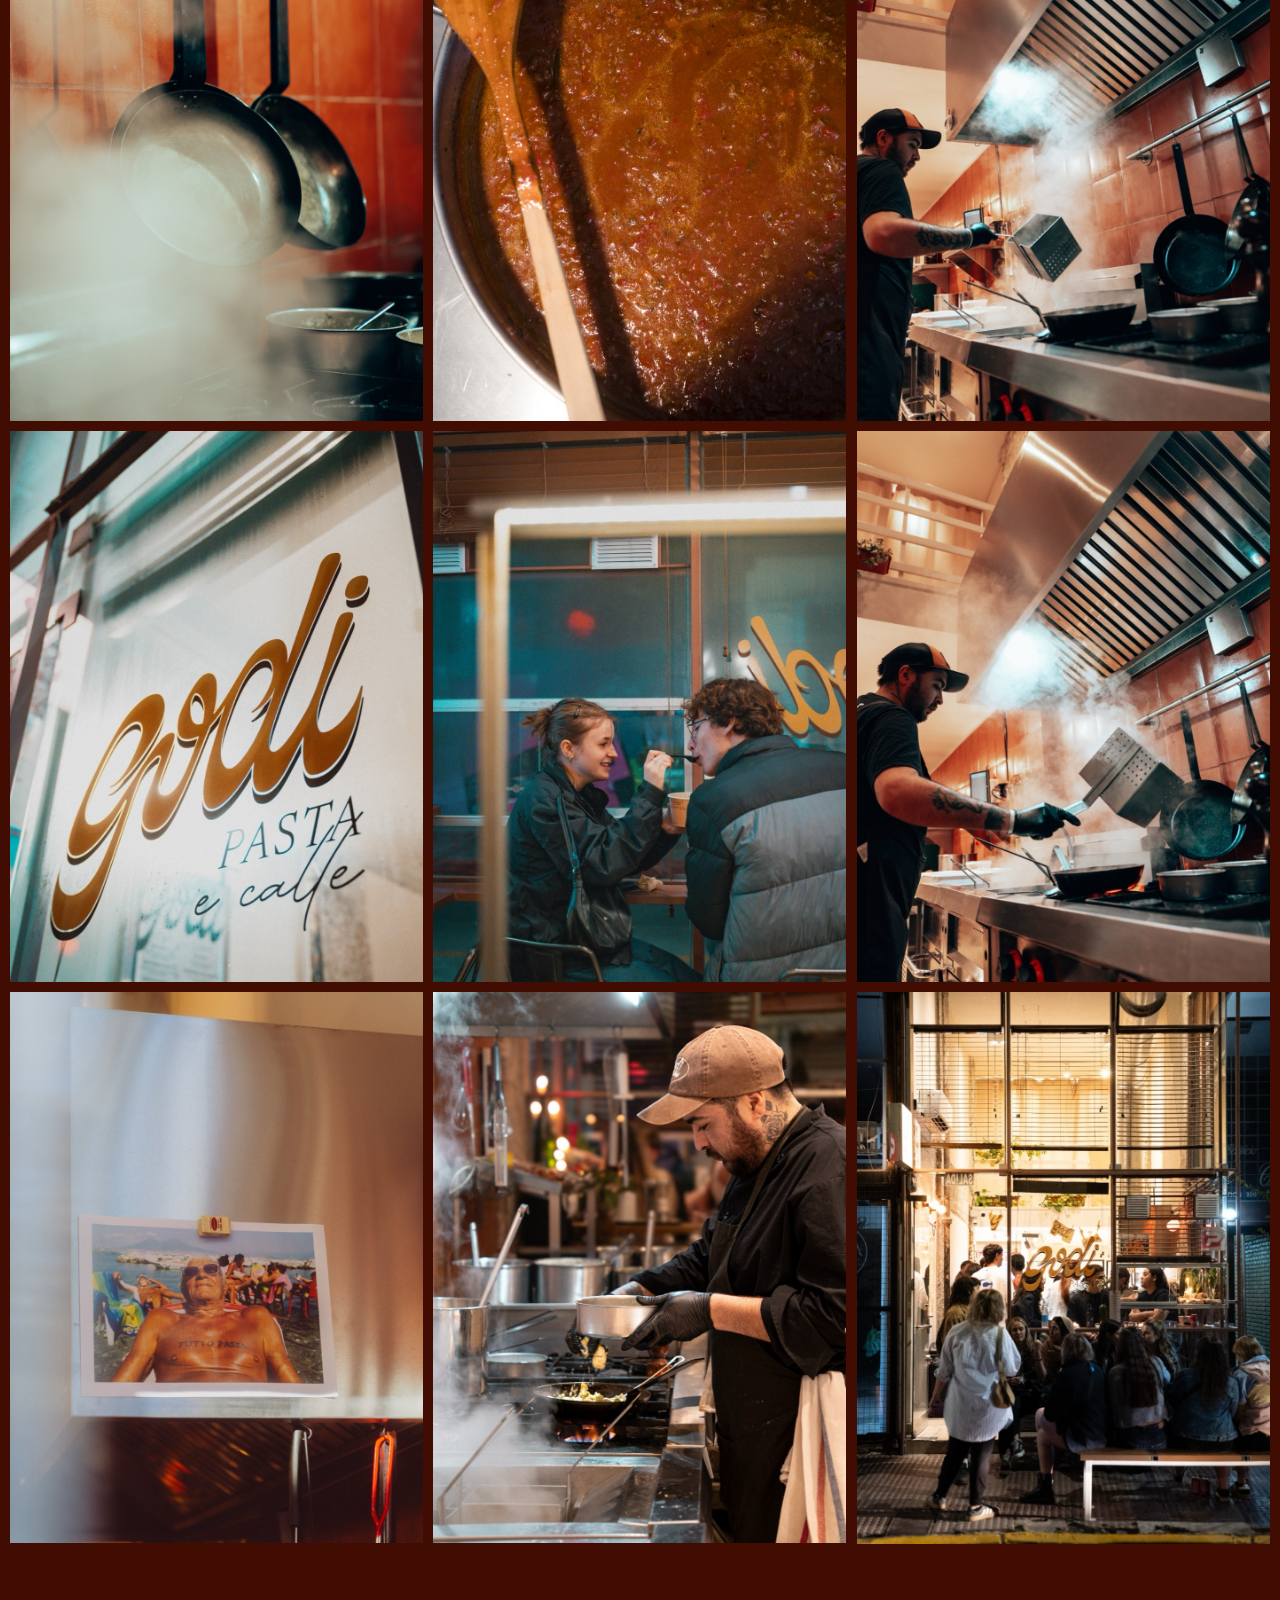
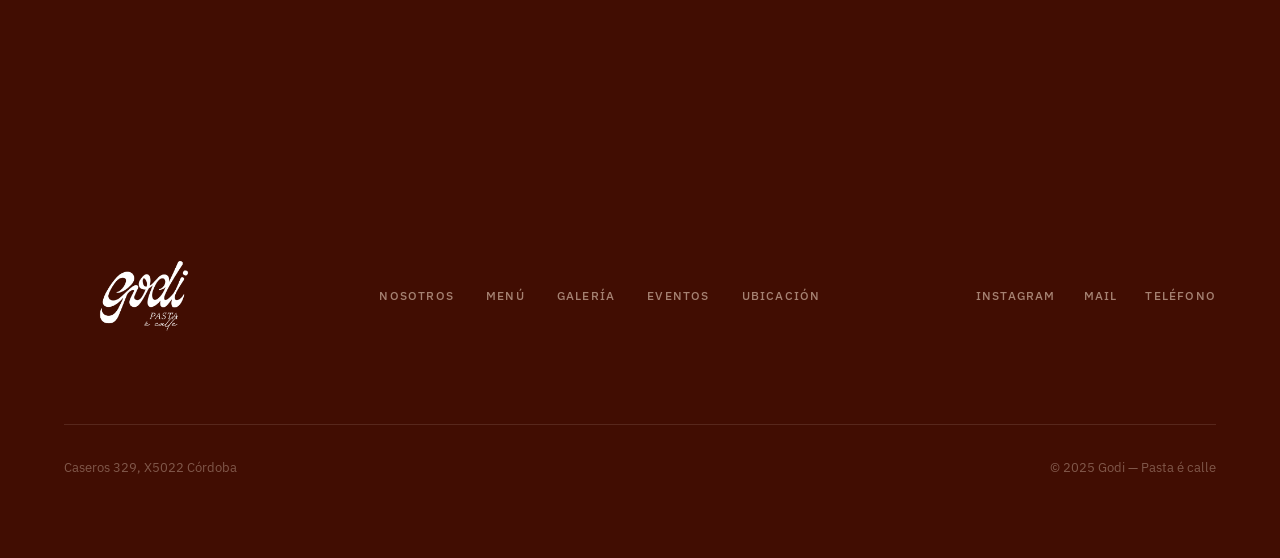
==== commit 22dabe07: "Agregar favicon PNG del nuevo logo Godi Co-Authored-By: Claude Sonnet 4.6 <noreply@anthropic.com>" ====
--- a/galeria.html
+++ b/galeria.html
@@ -9,6 +9,8 @@
   <link rel="preconnect" href="https://fonts.googleapis.com">
   <link rel="preconnect" href="https://fonts.gstatic.com" crossorigin>
   <link href="https://fonts.googleapis.com/css2?family=Newsreader:ital,opsz,wght@0,6..72,300;0,6..72,400;0,6..72,500;1,6..72,300;1,6..72,400;1,6..72,500&family=IBM+Plex+Sans:ital,wght@0,300;0,400;0,500;0,600;1,300;1,400&display=swap" rel="stylesheet">
+
+  <link rel="icon" type="image/png" href="assets/favicon.png">
 
   <link rel="stylesheet" href="styles.css">
   <script src="https://cdnjs.cloudflare.com/ajax/libs/gsap/3.12.5/gsap.min.js" defer></script>
--- a/styles.css
+++ b/styles.css
@@ -220,6 +220,8 @@
   padding: 6px;
 }
 
+.nav__burger.is-hidden { display: none !important; }
+
 .nav__burger span {
   display: block;
   width: 22px;
@@ -233,10 +235,20 @@
 /* ===========================================================
    MOBILE MENU
    =========================================================== */
+.nav__backdrop {
+  display: none;
+  position: fixed;
+  inset: 0;
+  z-index: 101;
+  background: rgba(0, 0, 0, 0.45);
+}
+
+.nav__backdrop.open { display: block; }
+
 .nav__mobile {
   position: fixed;
   inset: 0;
-  z-index: 99;
+  z-index: 102;
   background: var(--maroon);
   display: flex;
   flex-direction: column;
@@ -298,6 +310,7 @@
   display: flex;
   align-items: center;
   justify-content: center;
+  padding-bottom: clamp(4rem, 8vh, 6rem);
 }
 
 .hero__media {
@@ -311,7 +324,6 @@
   object-fit: cover;
 }
 
-.hero__video--mobile { display: none; }
 
 .hero__overlay {
   position: absolute;
@@ -395,6 +407,12 @@
   overflow: hidden;
   padding: 0.875rem 0;
   border-top: 1px solid rgba(247, 226, 208, 0.08);
+  line-height: 1;
+  scroll-margin-top: var(--nav-h);
+}
+
+.manifesto + .marquee {
+  border-top: none;
 }
 
 .marquee__track {
@@ -429,8 +447,8 @@
    =========================================================== */
 .manifesto {
   background: var(--maroon);
-  color: var(--cream);
-  padding: var(--pad-y) var(--pad-x);
+  color: #fff;
+  padding: 0 var(--pad-x) 0;
 }
 
 .manifesto__top {
@@ -438,14 +456,12 @@
   display: flex;
   align-items: flex-end;
   min-height: 85vh;
-  /* escapa el padding del padre para ir de borde a borde */
   margin-left:  calc(-1 * var(--pad-x));
   margin-right: calc(-1 * var(--pad-x));
-  margin-top:   calc(-1 * var(--pad-y));
-  margin-bottom: 5rem;
-  border-bottom: 1px solid rgba(247, 226, 208, 0.12);
+  margin-bottom: 0;
   overflow: hidden;
 }
+
 
 .manifesto__top-bg {
   position: absolute;
@@ -468,9 +484,9 @@
   z-index: 1;
   background: linear-gradient(
     to top,
-    rgba(65, 13, 2, 0.88) 0%,
-    rgba(65, 13, 2, 0.45) 50%,
-    rgba(65, 13, 2, 0.1) 100%
+    rgba(65, 13, 2, 0.95) 0%,
+    rgba(65, 13, 2, 0.65) 50%,
+    rgba(65, 13, 2, 0.35) 100%
   );
 }
 
@@ -488,13 +504,14 @@
   display: flex;
   flex-direction: column;
   gap: 1.25rem;
-  width: 760px;
+  width: 100%;
+  max-width: 760px;
 }
 
 .manifesto__top-body p {
   font-size: clamp(1rem, 1.6vw, 1.3rem);
   line-height: 1.75;
-  color: rgba(247, 226, 208, 0.75);
+  color: rgba(255, 255, 255, 0.85);
 }
 
 .manifesto__headline {
@@ -936,6 +953,13 @@
   color: var(--tan);
   margin-bottom: 0.75rem;
   font-family: var(--ff-sans);
+}
+
+.hint--mobile { display: none; }
+
+@media (hover: none) {
+  .hint--desktop { display: none; }
+  .hint--mobile  { display: inline; }
 }
 
 /* Label "click" dentro del tooltip */
@@ -1140,10 +1164,8 @@
   .nav__ig    { display: none; }
   .nav__burger { display: flex; }
 
-  .hero__video--desktop { display: none; }
-  .hero__video--mobile  { display: block; }
-
   .manifesto__top    { min-height: 70vh; }
+  .manifesto__headline { margin-top: 2rem; }
   .manifesto__body   { grid-template-columns: 1fr; gap: 2.5rem; }
   .manifesto__strip  { grid-template-columns: 1fr; gap: 2rem; }
   .manifesto__tagline { text-align: left !important; }
@@ -1175,7 +1197,6 @@
 }
 
 @media (max-width: 600px) {
-  .manifesto__top   { margin-bottom: 3rem; padding-bottom: 2.5rem; }
   .manifesto__strip { padding-top: 2.5rem; }
 
   .eventos__card { padding: 1.75rem; }
@@ -1256,7 +1277,7 @@
 }
 
 .video-duo__text--high {
-  top: 5%;
+  top: clamp(1.5rem, 5vh, 4rem);
   transform: translate(-50%, 0);
 }
 
@@ -1421,3 +1442,15 @@
   padding: 2rem 2.5rem 2.5rem;
   flex: 1;
 }
+
+@media (hover: none) {
+  .menu-card {
+    width: 92vw;
+    left: 50%;
+    right: auto;
+    transform: translate(-50%, -50%) scale(0.88);
+  }
+  .menu-card.is-open {
+    transform: translate(-50%, -50%) scale(1);
+  }
+}
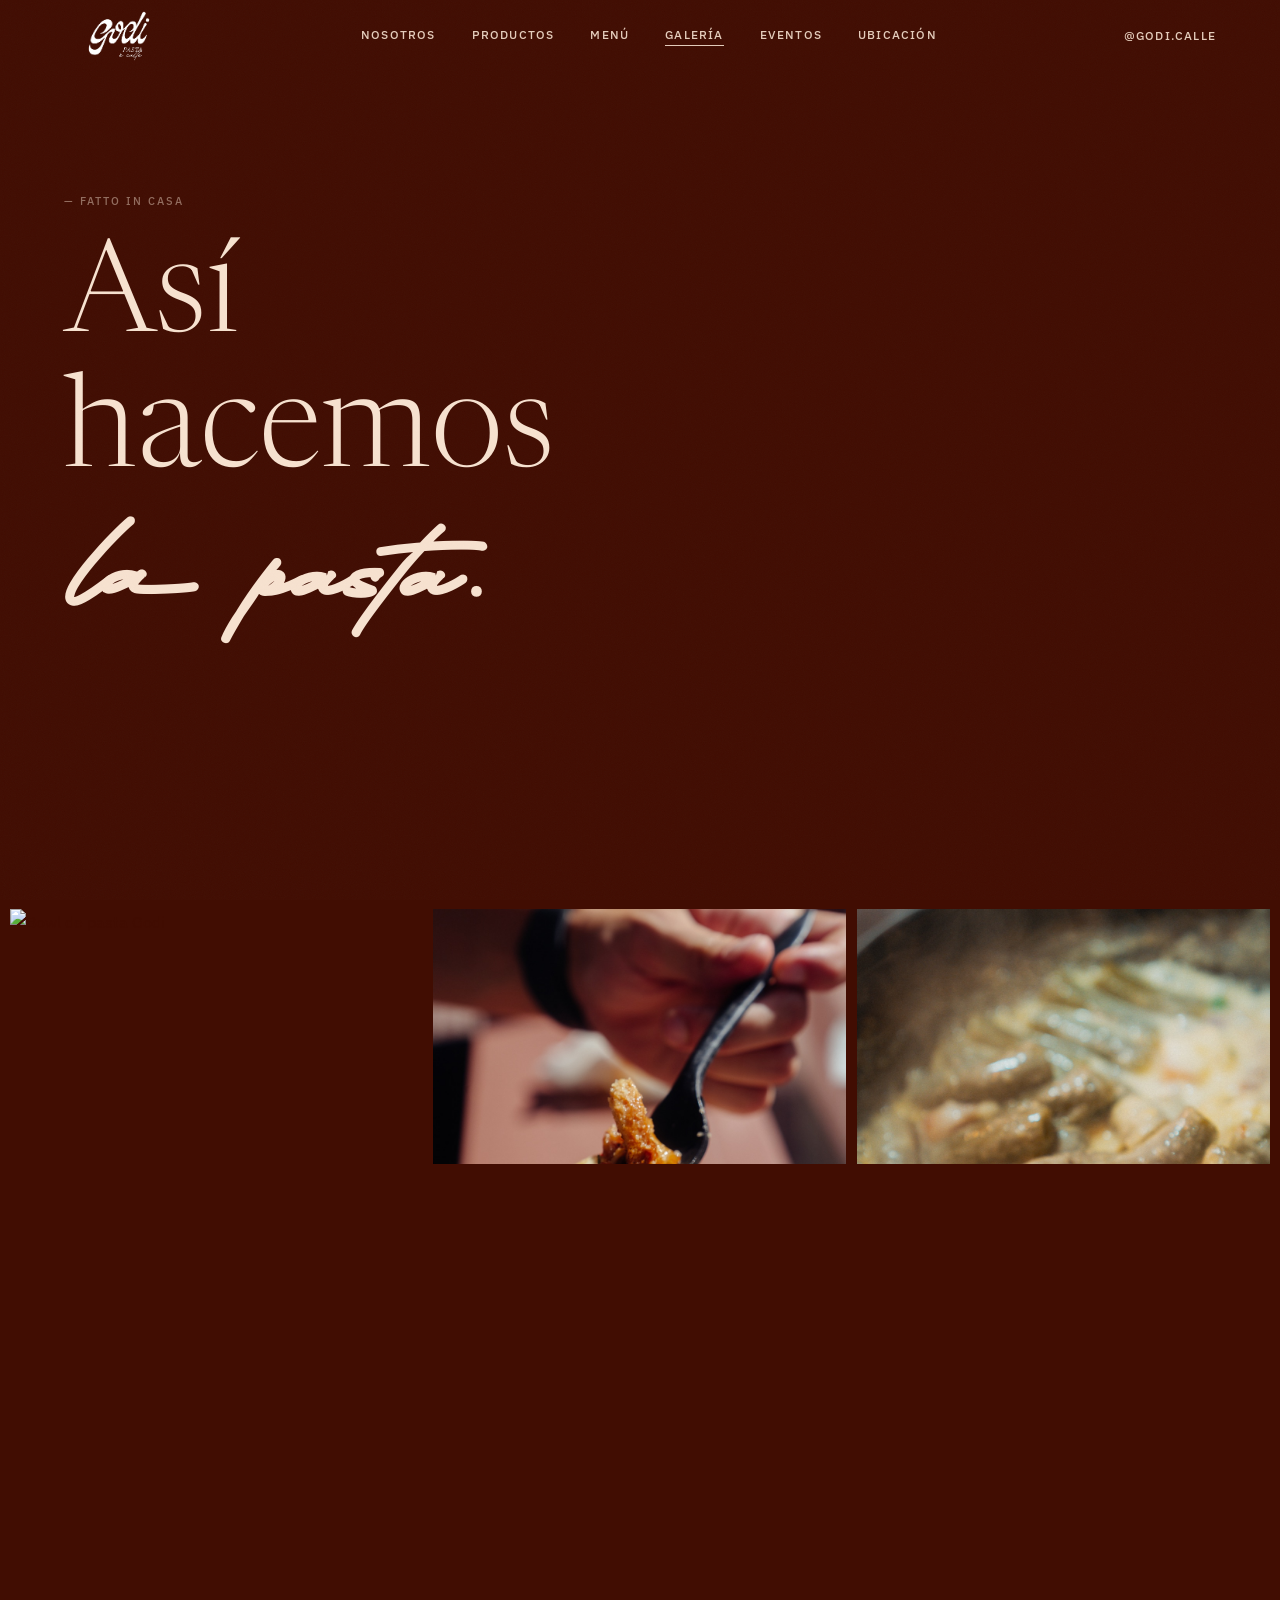
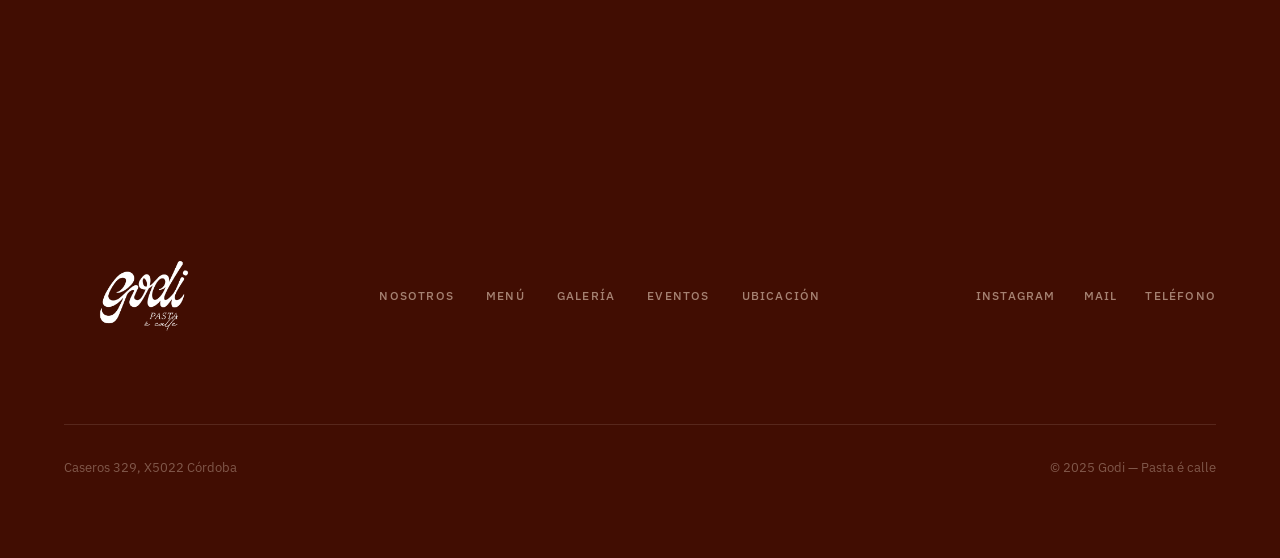
==== commit 837b893e: "Galería mobile, card GoDinamicos con video y fixes varios - Galería mobile: display:contents en .fat" ====
--- a/galeria.html
+++ b/galeria.html
@@ -24,7 +24,8 @@
       <img src="assets/GODI- LOGO (8).png" alt="Godi" class="nav__logo-img">
     </a>
     <div class="nav__links">
-      <a href="index.html#nosotros">Nosotros</a>
+      <a href="nosotros.html">Nosotros</a>
+      <a href="nuestros-productos.html">Productos</a>
       <a href="index.html#menu">Menú</a>
       <a href="galeria.html" class="nav__link--active">Galería</a>
       <a href="index.html#eventos">Eventos</a>
@@ -37,9 +38,11 @@
   </nav>
 
   <!-- MOBILE MENU -->
+  <div class="nav__backdrop" id="navBackdrop"></div>
   <div class="nav__mobile" id="navMobile" aria-hidden="true">
     <button class="nav__mobile-close" id="navClose" aria-label="Cerrar menú">✕</button>
-    <a href="index.html#nosotros" class="nav__mobile-link">Nosotros</a>
+    <a href="nosotros.html" class="nav__mobile-link">Nosotros</a>
+    <a href="nuestros-productos.html" class="nav__mobile-link">Productos</a>
     <a href="index.html#menu" class="nav__mobile-link">Menú</a>
     <a href="galeria.html" class="nav__mobile-link">Galería</a>
     <a href="index.html#eventos" class="nav__mobile-link">Eventos</a>
@@ -106,7 +109,7 @@
     <div class="footer__top">
       <img src="assets/GODI- LOGO (8).png" alt="Godi" class="footer__logo">
       <nav class="footer__nav" aria-label="Footer">
-        <a href="index.html#nosotros">Nosotros</a>
+        <a href="nosotros.html">Nosotros</a>
         <a href="index.html#menu">Menú</a>
         <a href="galeria.html">Galería</a>
         <a href="index.html#eventos">Eventos</a>
--- a/styles.css
+++ b/styles.css
@@ -411,7 +411,8 @@
   scroll-margin-top: var(--nav-h);
 }
 
-.manifesto + .marquee {
+.manifesto + .marquee,
+.proximamente + .marquee {
   border-top: none;
 }
 
@@ -714,15 +715,16 @@
 @media (max-width: 960px) {
   .fatto__columns {
     grid-template-columns: 1fr 1fr;
-    margin-top: -30px;
-    margin-bottom: -30px;
+    gap: 6px;
+    padding: 0 6px;
+    margin: 0;
   }
-  .fatto__col[data-dir="1"]  { transform: translateY(40px); }
-  .fatto__col[data-dir="-1"] { transform: translateY(-40px); }
+  .fatto__col {
+    display: contents;
+  }
 }
 
 @media (max-width: 600px) {
-  .fatto__columns { grid-template-columns: 1fr 1fr; gap: 6px; padding: 0 6px; }
   .fatto__title { font-size: clamp(3rem, 15vw, 6rem); }
 }
 
@@ -1390,10 +1392,30 @@
 }
 
 .eventos__card-img {
+  position: relative;
   width: 100%;
   aspect-ratio: 4 / 3;
   overflow: hidden;
   background: var(--maroon);
+}
+
+.eventos__card-video {
+  position: absolute;
+  inset: 0;
+  width: 100%;
+  height: 100%;
+  object-fit: cover;
+  opacity: 0;
+  transition: opacity 6s var(--ease);
+}
+
+.eventos__card-logo {
+  position: relative;
+  z-index: 1;
+}
+
+.eventos__card.is-revealed .eventos__card-video {
+  opacity: 1;
 }
 
 .eventos__card-img img {
@@ -1454,3 +1476,225 @@
     transform: translate(-50%, -50%) scale(1);
   }
 }
+
+/* ===========================================================
+   NOSOTROS HERO
+   =========================================================== */
+.nosotros-hero {
+  position: relative;
+  height: 100svh;
+  min-height: 600px;
+  overflow: hidden;
+  display: flex;
+  align-items: flex-end;
+}
+
+.nosotros-hero__video {
+  position: absolute;
+  inset: 0;
+  width: 100%;
+  height: 100%;
+  object-fit: cover;
+  object-position: center center;
+}
+
+.nosotros-hero__overlay {
+  position: absolute;
+  inset: 0;
+  background: linear-gradient(
+    to top,
+    rgba(65, 13, 2, 0.92) 0%,
+    rgba(65, 13, 2, 0.55) 45%,
+    rgba(65, 13, 2, 0.2) 100%
+  );
+}
+
+.nosotros-hero__content {
+  position: relative;
+  z-index: 1;
+  padding: 0 var(--pad-x) clamp(3rem, 8vh, 6rem);
+  max-width: 860px;
+  display: flex;
+  flex-direction: column;
+  gap: 1.25rem;
+  animation: hero-enter 1.2s var(--ease) both;
+  animation-delay: 0.3s;
+}
+
+.nosotros-hero__text {
+  font-family: var(--ff-serif);
+  font-size: clamp(1.2rem, 2.2vw, 1.875rem);
+  font-weight: 300;
+  font-style: italic;
+  line-height: 1.6;
+  color: var(--cream);
+}
+
+/* ===========================================================
+   NUESTROS PRODUCTOS HERO
+   =========================================================== */
+.productos-hero {
+  position: relative;
+  height: 100svh;
+  min-height: 600px;
+  overflow: hidden;
+  display: flex;
+  align-items: center;
+  justify-content: center;
+  background: #000;
+}
+
+.productos-hero__video {
+  position: absolute;
+  inset: 0;
+  width: 100%;
+  height: 100%;
+  object-fit: cover;
+  object-position: center center;
+}
+
+@media (min-width: 961px) {
+  .productos-hero__video {
+    top: 50%;
+    left: 50%;
+    right: auto;
+    bottom: auto;
+    width: 100svh;
+    height: 100vw;
+    transform: translate(-50%, -50%) rotate(-90deg);
+    object-fit: cover;
+  }
+}
+
+.productos-hero__overlay {
+  position: absolute;
+  inset: 0;
+  z-index: 1;
+  background: linear-gradient(
+    160deg,
+    rgba(65, 13, 2, 0.5) 0%,
+    rgba(65, 13, 2, 0.72) 100%
+  );
+}
+
+.productos-hero__badge {
+  position: relative;
+  z-index: 2;
+  width: clamp(280px, 52vw, 700px);
+  height: auto;
+  pointer-events: none;
+  animation: hero-enter 1.2s var(--ease) both;
+  animation-delay: 0.3s;
+}
+
+@media (max-width: 960px) {
+  .productos-hero__badge {
+    width: clamp(260px, 88vw, 480px);
+  }
+}
+
+/* ===========================================================
+   PRÓXIMAMENTE
+   =========================================================== */
+.proximamente {
+  display: grid;
+  grid-template-columns: 1fr 1fr;
+  min-height: 80vh;
+  background: var(--maroon);
+  overflow: hidden;
+}
+
+.proximamente__content {
+  display: flex;
+  flex-direction: column;
+  justify-content: flex-end;
+  gap: 1.25rem;
+  padding: var(--pad-y) var(--pad-x);
+}
+
+.proximamente__title {
+  font-family: var(--ff-serif);
+  font-size: clamp(3rem, 6vw, 7rem);
+  font-weight: 300;
+  line-height: 1;
+  letter-spacing: -0.025em;
+  color: var(--cream);
+}
+
+.proximamente__media {
+  overflow: hidden;
+}
+
+.proximamente__media img {
+  width: 100%;
+  height: 100%;
+  object-fit: cover;
+  object-position: center center;
+  display: block;
+}
+
+@media (max-width: 960px) {
+  .proximamente {
+    grid-template-columns: 1fr;
+    min-height: unset;
+  }
+
+  .proximamente__media {
+    padding: 0;
+  }
+
+  .proximamente__media img {
+    height: auto;
+  }
+}
+
+/* ===========================================================
+   NONA VIDEO
+   =========================================================== */
+.nona-video {
+  position: relative;
+  height: 100svh;
+  min-height: 600px;
+  overflow: hidden;
+  display: flex;
+  align-items: flex-end;
+}
+
+.nona-video__video {
+  position: absolute;
+  inset: 0;
+  width: 100%;
+  height: 100%;
+  object-fit: cover;
+  object-position: center center;
+}
+
+.nona-video__overlay {
+  position: absolute;
+  inset: 0;
+  background: linear-gradient(
+    to top,
+    rgba(65, 13, 2, 0.92) 0%,
+    rgba(65, 13, 2, 0.55) 45%,
+    rgba(65, 13, 2, 0.2) 100%
+  );
+}
+
+.nona-video__content {
+  position: relative;
+  z-index: 1;
+  padding: 0 var(--pad-x) clamp(3rem, 8vh, 6rem);
+  max-width: 860px;
+  display: flex;
+  flex-direction: column;
+  gap: 1.25rem;
+}
+
+.nona-video__text {
+  font-family: var(--ff-serif);
+  font-size: clamp(1.2rem, 2.2vw, 1.875rem);
+  font-weight: 300;
+  font-style: italic;
+  line-height: 1.6;
+  color: var(--cream);
+}
